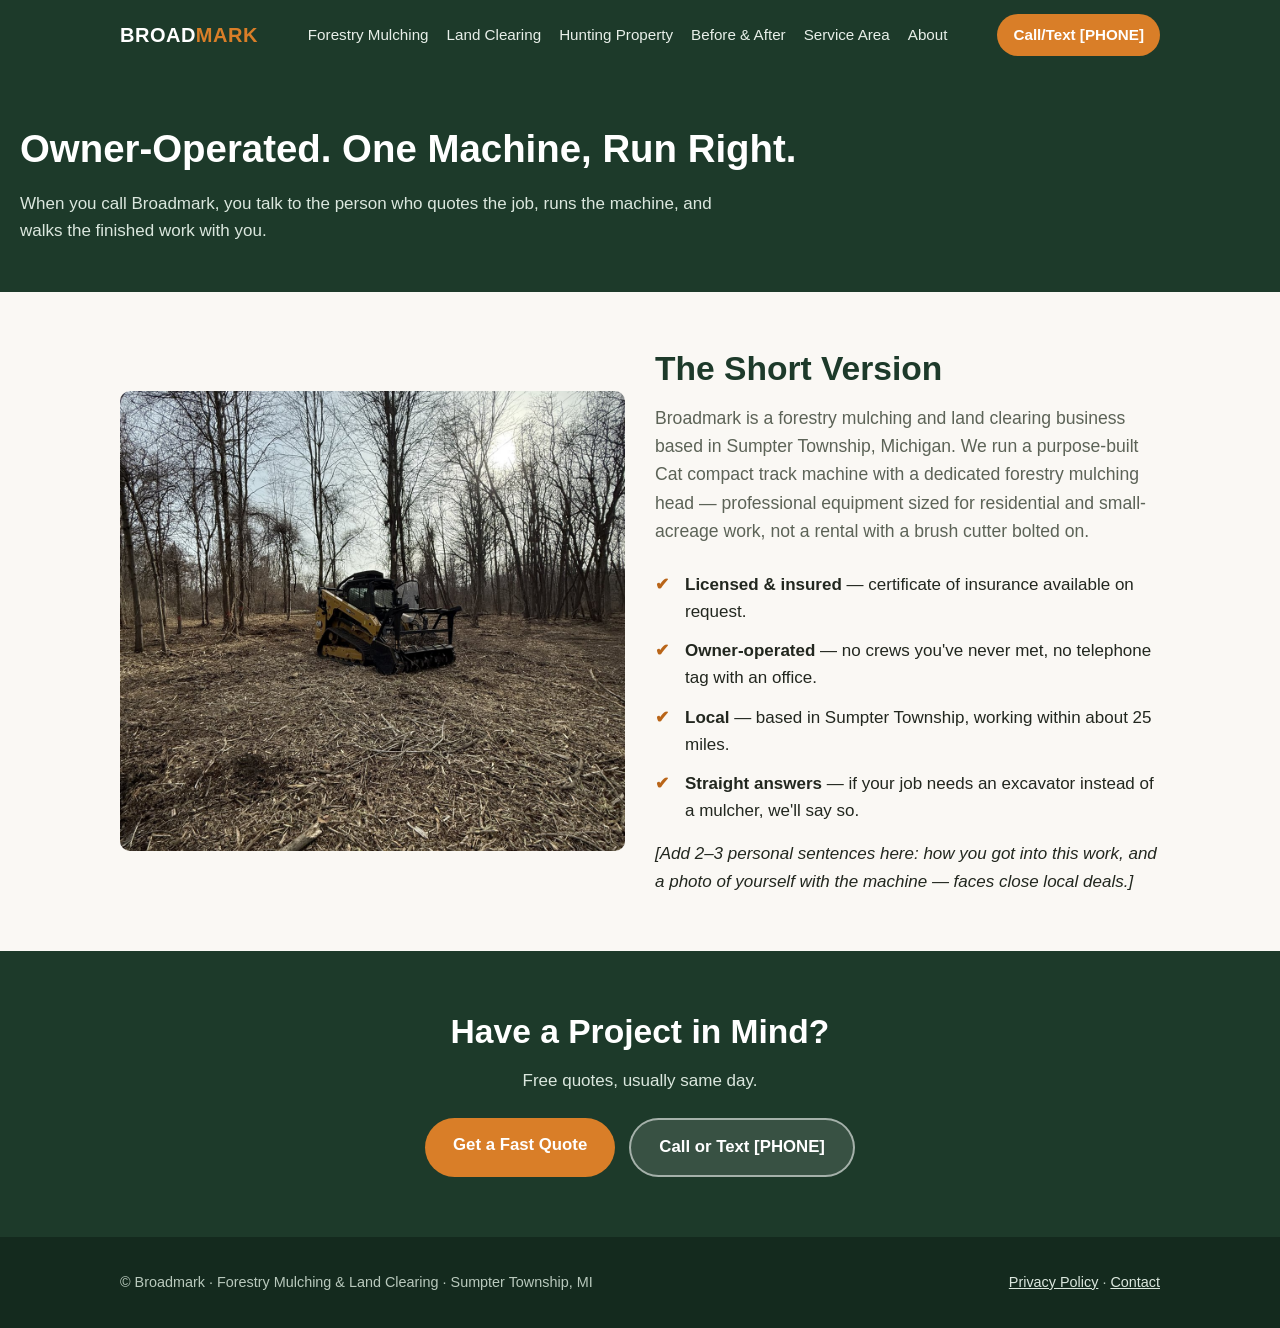
==== website/site/about.html @ edcdeb5a "Confirm insurance and build the complete website Insurance confirmed at $400/mo: lifts every "insure" ====
<!DOCTYPE html>
<html lang="en">
<head>
<meta charset="utf-8">
<meta name="viewport" content="width=device-width, initial-scale=1">
<title>About Broadmark — Owner-Operated Forestry Mulching</title>
<meta name="description" content="Broadmark is an owner-operated forestry mulching business based in Sumpter Township, Michigan, running a purpose-built Cat mulching machine. Licensed and insured.">
<link rel="stylesheet" href="css/style.css">
</head>
<body>
<header>
  <div class="nav">
    <a class="brand" href="index.html">BROAD<span>MARK</span></a>
    <nav class="links">
      <a href="forestry-mulching.html">Forestry Mulching</a>
      <a href="land-clearing.html">Land Clearing</a>
      <a href="hunting-property.html">Hunting Property</a>
      <a href="gallery.html">Before &amp; After</a>
      <a href="service-area.html">Service Area</a>
      <a href="about.html">About</a>
    </nav>
    <a class="call-btn" href="tel:+15555555555">Call/Text [PHONE]</a>
  </div>
</header>

<div class="page-hero">
  <h1>Owner-Operated. One Machine, Run Right.</h1>
  <p>When you call Broadmark, you talk to the person who quotes the job, runs the machine,
  and walks the finished work with you.</p>
</div>

<section>
  <div class="wrap split">
    <img src="img/BA-brush-01-after-machine.jpg" alt="Broadmark's Cat forestry mulcher on a finished job">
    <div>
      <h2>The Short Version</h2>
      <p class="lead">Broadmark is a forestry mulching and land clearing business based in
      Sumpter Township, Michigan. We run a purpose-built Cat compact track machine with a
      dedicated forestry mulching head — professional equipment sized for residential and
      small-acreage work, not a rental with a brush cutter bolted on.</p>
      <ul class="checks">
        <li><b>Licensed &amp; insured</b> — certificate of insurance available on request.</li>
        <li><b>Owner-operated</b> — no crews you've never met, no telephone tag with an office.</li>
        <li><b>Local</b> — based in Sumpter Township, working within about 25 miles.</li>
        <li><b>Straight answers</b> — if your job needs an excavator instead of a mulcher, we'll say so.</li>
      </ul>
      <p style="margin-top:16px"><i>[Add 2–3 personal sentences here: how you got into this
      work, and a photo of yourself with the machine — faces close local deals.]</i></p>
    </div>
  </div>
</section>

<div class="cta-band">
  <h2>Have a Project in Mind?</h2>
  <p>Free quotes, usually same day.</p>
  <div class="btn-row">
    <a class="btn btn-primary" href="quote.html">Get a Fast Quote</a>
    <a class="btn btn-ghost" href="tel:+15555555555">Call or Text [PHONE]</a>
  </div>
</div>

<footer>
  <div class="wrap">
    <div>© Broadmark · Forestry Mulching &amp; Land Clearing · Sumpter Township, MI</div>
    <div><a href="privacy.html">Privacy Policy</a> · <a href="contact.html">Contact</a></div>
  </div>
</footer>
<a class="sticky-call" href="tel:+15555555555">📞 Call or Text for a Free Quote</a>
</body>
</html>
---- website/site/css/style.css ----
/* Broadmark Forestry Mulching — single stylesheet */
:root {
  --green: #1d3a2a;
  --green-dark: #142a1e;
  --accent: #d97e28;
  --accent-dark: #b96518;
  --paper: #faf8f4;
  --ink: #22271f;
  --muted: #5c6357;
  --line: #e3ded4;
  --radius: 10px;
}
* { margin: 0; padding: 0; box-sizing: border-box; }
html { scroll-behavior: smooth; }
body {
  font-family: -apple-system, BlinkMacSystemFont, "Segoe UI", Roboto, Helvetica, Arial, sans-serif;
  color: var(--ink); background: var(--paper); line-height: 1.6; font-size: 17px;
}
img { max-width: 100%; display: block; }
a { color: var(--green); }
.wrap { max-width: 1080px; margin: 0 auto; padding: 0 20px; }

/* Header */
header { background: var(--green); color: #fff; position: sticky; top: 0; z-index: 50; }
.nav { display: flex; align-items: center; justify-content: space-between; padding: 14px 20px; max-width: 1080px; margin: 0 auto; flex-wrap: wrap; gap: 10px; }
.brand { font-weight: 800; font-size: 1.25rem; letter-spacing: .5px; color: #fff; text-decoration: none; }
.brand span { color: var(--accent); }
nav.links { display: flex; gap: 18px; flex-wrap: wrap; }
nav.links a { color: #e8efe9; text-decoration: none; font-size: .95rem; }
nav.links a:hover { color: #fff; text-decoration: underline; }
.call-btn { background: var(--accent); color: #fff; text-decoration: none; font-weight: 700; padding: 9px 16px; border-radius: 999px; font-size: .95rem; white-space: nowrap; }
.call-btn:hover { background: var(--accent-dark); }

/* Hero */
.hero { position: relative; color: #fff; text-align: center; padding: 90px 20px 100px; background: var(--green-dark); overflow: hidden; }
.hero::before { content: ""; position: absolute; inset: 0; background-image: var(--hero-img); background-size: cover; background-position: center 60%; opacity: .38; }
.hero > * { position: relative; }
.hero h1 { font-size: clamp(1.9rem, 4.5vw, 3rem); font-weight: 800; max-width: 800px; margin: 0 auto 16px; line-height: 1.2; }
.hero p { max-width: 640px; margin: 0 auto 28px; font-size: 1.1rem; color: #e8efe9; }
.btn-row { display: flex; gap: 14px; justify-content: center; flex-wrap: wrap; }
.btn { display: inline-block; padding: 14px 28px; border-radius: 999px; font-weight: 700; text-decoration: none; font-size: 1.05rem; }
.btn-primary { background: var(--accent); color: #fff; }
.btn-primary:hover { background: var(--accent-dark); }
.btn-ghost { background: rgba(255,255,255,.12); color: #fff; border: 2px solid rgba(255,255,255,.55); }
.btn-ghost:hover { background: rgba(255,255,255,.22); }

/* Sections */
section { padding: 56px 0; }
section.tight { padding: 34px 0; }
h2 { font-size: clamp(1.5rem, 3vw, 2.1rem); color: var(--green); margin-bottom: 14px; line-height: 1.25; }
.lead { font-size: 1.1rem; color: var(--muted); max-width: 720px; margin-bottom: 26px; }
.offer-strip { background: var(--accent); color: #fff; text-align: center; padding: 14px 20px; font-weight: 600; }
.trust-bar { background: #fff; border-bottom: 1px solid var(--line); text-align: center; padding: 14px 20px; color: var(--muted); font-size: .95rem; }
.trust-bar b { color: var(--green); }

/* Cards */
.grid { display: grid; gap: 22px; }
.grid.c3 { grid-template-columns: repeat(auto-fit, minmax(260px, 1fr)); }
.grid.c2 { grid-template-columns: repeat(auto-fit, minmax(300px, 1fr)); }
.card { background: #fff; border: 1px solid var(--line); border-radius: var(--radius); overflow: hidden; }
.card img { height: 220px; width: 100%; object-fit: cover; }
.card .pad { padding: 18px 20px 22px; }
.card h3 { color: var(--green); margin-bottom: 6px; font-size: 1.15rem; }
.card p { color: var(--muted); font-size: .97rem; }
.card a.more { display: inline-block; margin-top: 10px; font-weight: 700; color: var(--accent-dark); text-decoration: none; }

/* Before / After */
.ba-pair { display: grid; grid-template-columns: 1fr 1fr; gap: 8px; }
.ba-pair figure { position: relative; }
.ba-pair img { height: 340px; width: 100%; object-fit: cover; border-radius: var(--radius); }
.ba-pair figcaption { position: absolute; top: 10px; left: 10px; background: rgba(20,42,30,.85); color: #fff; font-weight: 700; font-size: .85rem; padding: 4px 12px; border-radius: 999px; }
.ba-caption { text-align: center; color: var(--muted); font-size: .95rem; margin-top: 10px; }

/* Process */
.steps { counter-reset: step; display: grid; gap: 18px; grid-template-columns: repeat(auto-fit, minmax(220px, 1fr)); }
.step { background: #fff; border: 1px solid var(--line); border-radius: var(--radius); padding: 22px; }
.step::before { counter-increment: step; content: counter(step); display: inline-flex; width: 34px; height: 34px; align-items: center; justify-content: center; background: var(--green); color: #fff; font-weight: 800; border-radius: 50%; margin-bottom: 12px; }
.step h3 { font-size: 1.05rem; color: var(--green); margin-bottom: 6px; }
.step p { font-size: .95rem; color: var(--muted); }

/* Equipment */
.split { display: grid; gap: 30px; grid-template-columns: repeat(auto-fit, minmax(300px, 1fr)); align-items: center; }
.split img { border-radius: var(--radius); max-height: 460px; object-fit: cover; width: 100%; }
ul.checks { list-style: none; margin-top: 12px; }
ul.checks li { padding-left: 30px; position: relative; margin-bottom: 12px; }
ul.checks li::before { content: "✔"; position: absolute; left: 0; color: var(--accent-dark); font-weight: 800; }

/* Quote form */
.quote-box { background: #fff; border: 2px solid var(--green); border-radius: var(--radius); padding: 28px; }
.embed-note { background: #fdf3e6; border: 1px dashed var(--accent); border-radius: var(--radius); padding: 20px; color: #7a5220; font-size: .95rem; }

/* FAQ */
details { background: #fff; border: 1px solid var(--line); border-radius: var(--radius); padding: 16px 20px; margin-bottom: 10px; }
details summary { font-weight: 700; color: var(--green); cursor: pointer; }
details p { margin-top: 10px; color: var(--muted); }

/* CTA band */
.cta-band { background: var(--green); color: #fff; text-align: center; padding: 60px 20px; }
.cta-band h2 { color: #fff; }
.cta-band p { color: #dbe7de; margin-bottom: 24px; }

/* Footer */
footer { background: var(--green-dark); color: #b9c9bd; padding: 34px 20px; font-size: .9rem; }
footer .wrap { display: flex; justify-content: space-between; gap: 16px; flex-wrap: wrap; }
footer a { color: #dbe7de; }

/* Mobile sticky call */
.sticky-call { display: none; }
@media (max-width: 700px) {
  .ba-pair img { height: 230px; }
  .sticky-call { display: block; position: fixed; bottom: 14px; left: 14px; right: 14px; text-align: center; background: var(--accent); color: #fff; font-weight: 800; padding: 15px; border-radius: 999px; text-decoration: none; box-shadow: 0 6px 18px rgba(0,0,0,.3); z-index: 60; }
  body { padding-bottom: 70px; }
}

/* Page hero (inner pages) */
.page-hero { background: var(--green); color: #fff; padding: 48px 20px; }
.page-hero h1 { font-size: clamp(1.6rem, 3.5vw, 2.4rem); max-width: 800px; }
.page-hero p { color: #dbe7de; max-width: 700px; margin-top: 10px; }

/* Gallery */
.gallery-grid { display: grid; gap: 14px; grid-template-columns: repeat(auto-fill, minmax(240px, 1fr)); }
.gallery-grid figure { background: #fff; border: 1px solid var(--line); border-radius: var(--radius); overflow: hidden; }
.gallery-grid img { height: 280px; width: 100%; object-fit: cover; }
.gallery-grid figcaption { padding: 12px 14px; font-size: .9rem; color: var(--muted); }
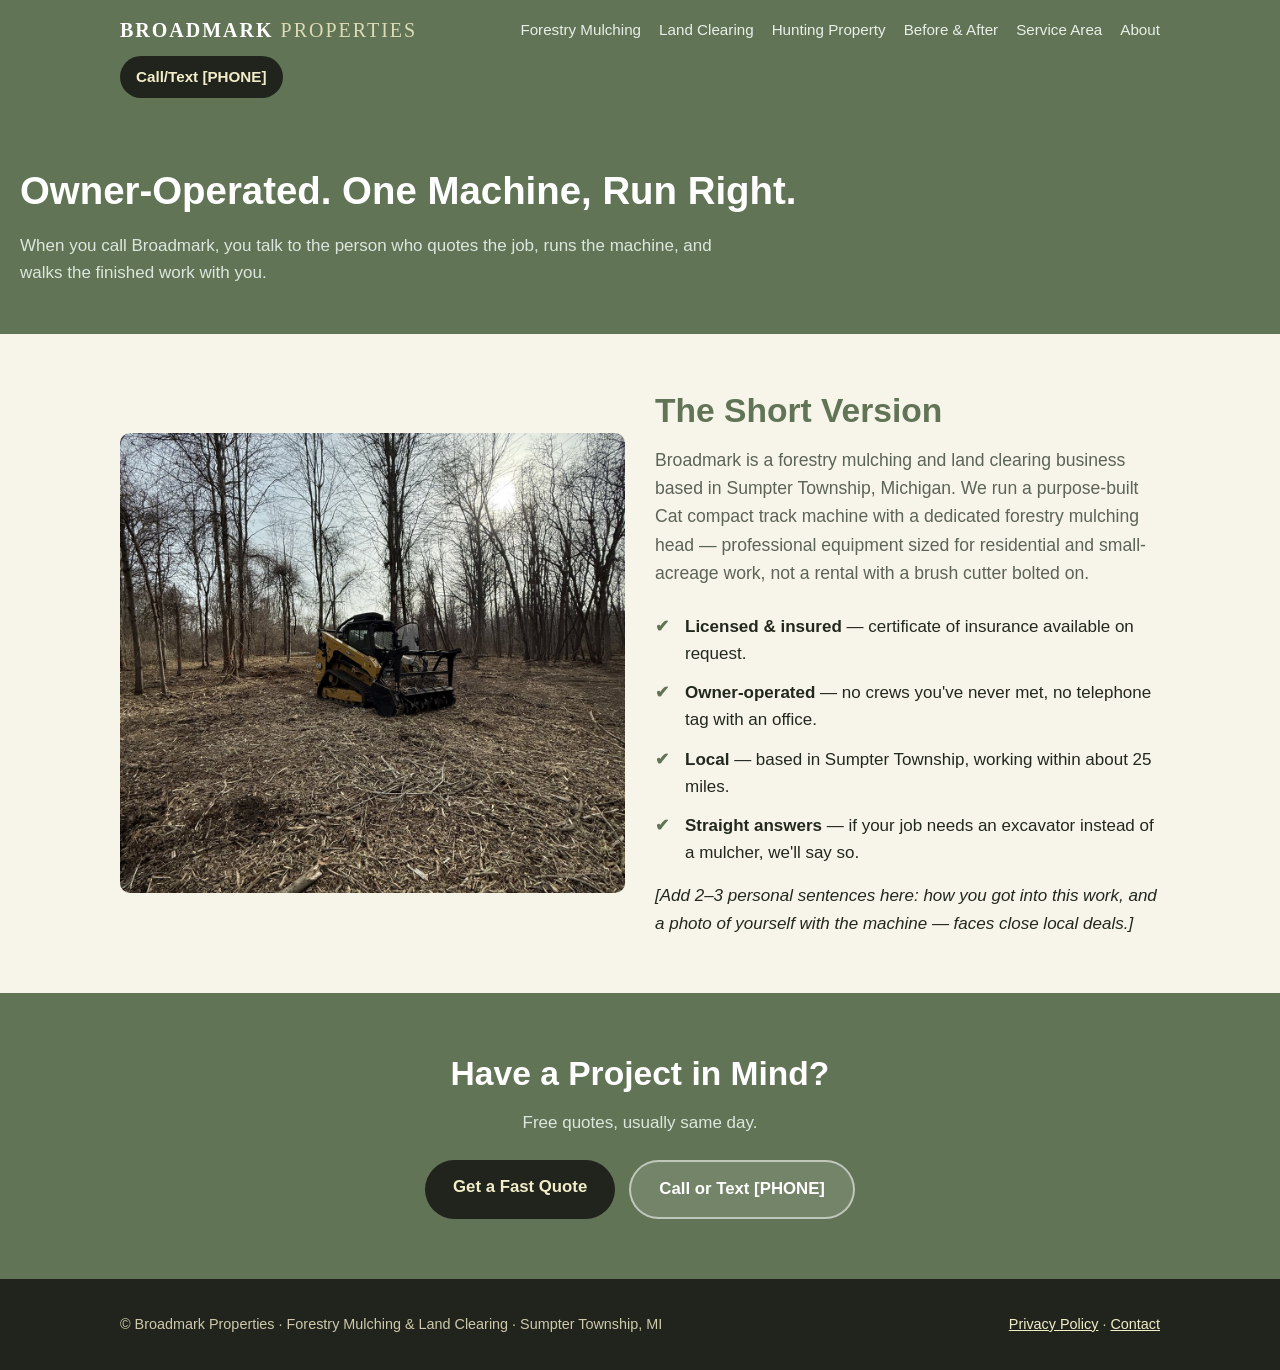
==== commit 080879e4: "Rebrand site to Broadmark Properties and fix ad creatives Applies the confirmed brand across the web" ====
--- a/website/site/about.html
+++ b/website/site/about.html
@@ -3,14 +3,14 @@
 <head>
 <meta charset="utf-8">
 <meta name="viewport" content="width=device-width, initial-scale=1">
-<title>About Broadmark — Owner-Operated Forestry Mulching</title>
+<title>About Broadmark Properties — Owner-Operated Forestry Mulching</title>
 <meta name="description" content="Broadmark is an owner-operated forestry mulching business based in Sumpter Township, Michigan, running a purpose-built Cat mulching machine. Licensed and insured.">
 <link rel="stylesheet" href="css/style.css">
 </head>
 <body>
 <header>
   <div class="nav">
-    <a class="brand" href="index.html">BROAD<span>MARK</span></a>
+    <a class="brand" href="index.html">BROADMARK <span>PROPERTIES</span></a>
     <nav class="links">
       <a href="forestry-mulching.html">Forestry Mulching</a>
       <a href="land-clearing.html">Land Clearing</a>
@@ -61,7 +61,7 @@
 
 <footer>
   <div class="wrap">
-    <div>© Broadmark · Forestry Mulching &amp; Land Clearing · Sumpter Township, MI</div>
+    <div>© Broadmark Properties · Forestry Mulching &amp; Land Clearing · Sumpter Township, MI</div>
     <div><a href="privacy.html">Privacy Policy</a> · <a href="contact.html">Contact</a></div>
   </div>
 </footer>
--- a/website/site/css/style.css
+++ b/website/site/css/style.css
@@ -1,13 +1,13 @@
 /* Broadmark Forestry Mulching — single stylesheet */
 :root {
-  --green: #1d3a2a;
-  --green-dark: #142a1e;
-  --accent: #d97e28;
-  --accent-dark: #b96518;
-  --paper: #faf8f4;
-  --ink: #22271f;
+  --green: #617455;
+  --green-dark: #49573f;
+  --accent: #20241c;
+  --accent-dark: #000000;
+  --paper: #f7f5ea;
+  --ink: #23281f;
   --muted: #5c6357;
-  --line: #e3ded4;
+  --line: #ddd8c2;
   --radius: 10px;
 }
 * { margin: 0; padding: 0; box-sizing: border-box; }
@@ -24,11 +24,11 @@
 header { background: var(--green); color: #fff; position: sticky; top: 0; z-index: 50; }
 .nav { display: flex; align-items: center; justify-content: space-between; padding: 14px 20px; max-width: 1080px; margin: 0 auto; flex-wrap: wrap; gap: 10px; }
 .brand { font-weight: 800; font-size: 1.25rem; letter-spacing: .5px; color: #fff; text-decoration: none; }
-.brand span { color: var(--accent); }
+.brand span { color: #f2edc9; opacity: .85; font-weight: 400; }
 nav.links { display: flex; gap: 18px; flex-wrap: wrap; }
 nav.links a { color: #e8efe9; text-decoration: none; font-size: .95rem; }
 nav.links a:hover { color: #fff; text-decoration: underline; }
-.call-btn { background: var(--accent); color: #fff; text-decoration: none; font-weight: 700; padding: 9px 16px; border-radius: 999px; font-size: .95rem; white-space: nowrap; }
+.call-btn { background: #20241c; color: #f2edc9; text-decoration: none; font-weight: 700; padding: 9px 16px; border-radius: 999px; font-size: .95rem; white-space: nowrap; }
 .call-btn:hover { background: var(--accent-dark); }
 
 /* Hero */
@@ -39,7 +39,7 @@
 .hero p { max-width: 640px; margin: 0 auto 28px; font-size: 1.1rem; color: #e8efe9; }
 .btn-row { display: flex; gap: 14px; justify-content: center; flex-wrap: wrap; }
 .btn { display: inline-block; padding: 14px 28px; border-radius: 999px; font-weight: 700; text-decoration: none; font-size: 1.05rem; }
-.btn-primary { background: var(--accent); color: #fff; }
+.btn-primary { background: #20241c; color: #f2edc9; }
 .btn-primary:hover { background: var(--accent-dark); }
 .btn-ghost { background: rgba(255,255,255,.12); color: #fff; border: 2px solid rgba(255,255,255,.55); }
 .btn-ghost:hover { background: rgba(255,255,255,.22); }
@@ -49,7 +49,7 @@
 section.tight { padding: 34px 0; }
 h2 { font-size: clamp(1.5rem, 3vw, 2.1rem); color: var(--green); margin-bottom: 14px; line-height: 1.25; }
 .lead { font-size: 1.1rem; color: var(--muted); max-width: 720px; margin-bottom: 26px; }
-.offer-strip { background: var(--accent); color: #fff; text-align: center; padding: 14px 20px; font-weight: 600; }
+.offer-strip { background: #20241c; color: #f2edc9; text-align: center; padding: 14px 20px; font-weight: 600; }
 .trust-bar { background: #fff; border-bottom: 1px solid var(--line); text-align: center; padding: 14px 20px; color: var(--muted); font-size: .95rem; }
 .trust-bar b { color: var(--green); }
 
@@ -62,13 +62,13 @@
 .card .pad { padding: 18px 20px 22px; }
 .card h3 { color: var(--green); margin-bottom: 6px; font-size: 1.15rem; }
 .card p { color: var(--muted); font-size: .97rem; }
-.card a.more { display: inline-block; margin-top: 10px; font-weight: 700; color: var(--accent-dark); text-decoration: none; }
+.card a.more { display: inline-block; margin-top: 10px; font-weight: 700; color: #49573f; text-decoration: none; }
 
 /* Before / After */
 .ba-pair { display: grid; grid-template-columns: 1fr 1fr; gap: 8px; }
 .ba-pair figure { position: relative; }
 .ba-pair img { height: 340px; width: 100%; object-fit: cover; border-radius: var(--radius); }
-.ba-pair figcaption { position: absolute; top: 10px; left: 10px; background: rgba(20,42,30,.85); color: #fff; font-weight: 700; font-size: .85rem; padding: 4px 12px; border-radius: 999px; }
+.ba-pair figcaption { position: absolute; top: 10px; left: 10px; background: rgba(32,36,28,.85); color: #fff; font-weight: 700; font-size: .85rem; padding: 4px 12px; border-radius: 999px; }
 .ba-caption { text-align: center; color: var(--muted); font-size: .95rem; margin-top: 10px; }
 
 /* Process */
@@ -83,11 +83,11 @@
 .split img { border-radius: var(--radius); max-height: 460px; object-fit: cover; width: 100%; }
 ul.checks { list-style: none; margin-top: 12px; }
 ul.checks li { padding-left: 30px; position: relative; margin-bottom: 12px; }
-ul.checks li::before { content: "✔"; position: absolute; left: 0; color: var(--accent-dark); font-weight: 800; }
+ul.checks li::before { content: "✔"; position: absolute; left: 0; color: var(--green); font-weight: 800; }
 
 /* Quote form */
 .quote-box { background: #fff; border: 2px solid var(--green); border-radius: var(--radius); padding: 28px; }
-.embed-note { background: #fdf3e6; border: 1px dashed var(--accent); border-radius: var(--radius); padding: 20px; color: #7a5220; font-size: .95rem; }
+.embed-note { background: #f2edc9; border: 1px dashed #49573f; border-radius: var(--radius); padding: 20px; color: #49573f; font-size: .95rem; }
 
 /* FAQ */
 details { background: #fff; border: 1px solid var(--line); border-radius: var(--radius); padding: 16px 20px; margin-bottom: 10px; }
@@ -100,15 +100,15 @@
 .cta-band p { color: #dbe7de; margin-bottom: 24px; }
 
 /* Footer */
-footer { background: var(--green-dark); color: #b9c9bd; padding: 34px 20px; font-size: .9rem; }
+footer { background: #20241c; color: #cfc9ab; padding: 34px 20px; font-size: .9rem; }
 footer .wrap { display: flex; justify-content: space-between; gap: 16px; flex-wrap: wrap; }
-footer a { color: #dbe7de; }
+footer a { color: #f2edc9; }
 
 /* Mobile sticky call */
 .sticky-call { display: none; }
 @media (max-width: 700px) {
   .ba-pair img { height: 230px; }
-  .sticky-call { display: block; position: fixed; bottom: 14px; left: 14px; right: 14px; text-align: center; background: var(--accent); color: #fff; font-weight: 800; padding: 15px; border-radius: 999px; text-decoration: none; box-shadow: 0 6px 18px rgba(0,0,0,.3); z-index: 60; }
+  .sticky-call { display: block; position: fixed; bottom: 14px; left: 14px; right: 14px; text-align: center; background: #20241c; color: #f2edc9; font-weight: 800; padding: 15px; border-radius: 999px; text-decoration: none; box-shadow: 0 6px 18px rgba(0,0,0,.3); z-index: 60; }
   body { padding-bottom: 70px; }
 }
 
@@ -122,3 +122,7 @@
 .gallery-grid figure { background: #fff; border: 1px solid var(--line); border-radius: var(--radius); overflow: hidden; }
 .gallery-grid img { height: 280px; width: 100%; object-fit: cover; }
 .gallery-grid figcaption { padding: 12px 14px; font-size: .9rem; color: var(--muted); }
+
+/* Brand lockup */
+.brand { letter-spacing: 2px; font-family: Georgia, 'Times New Roman', serif; }
+.logo-hero { max-width: 340px; margin: 0 auto 10px; }
